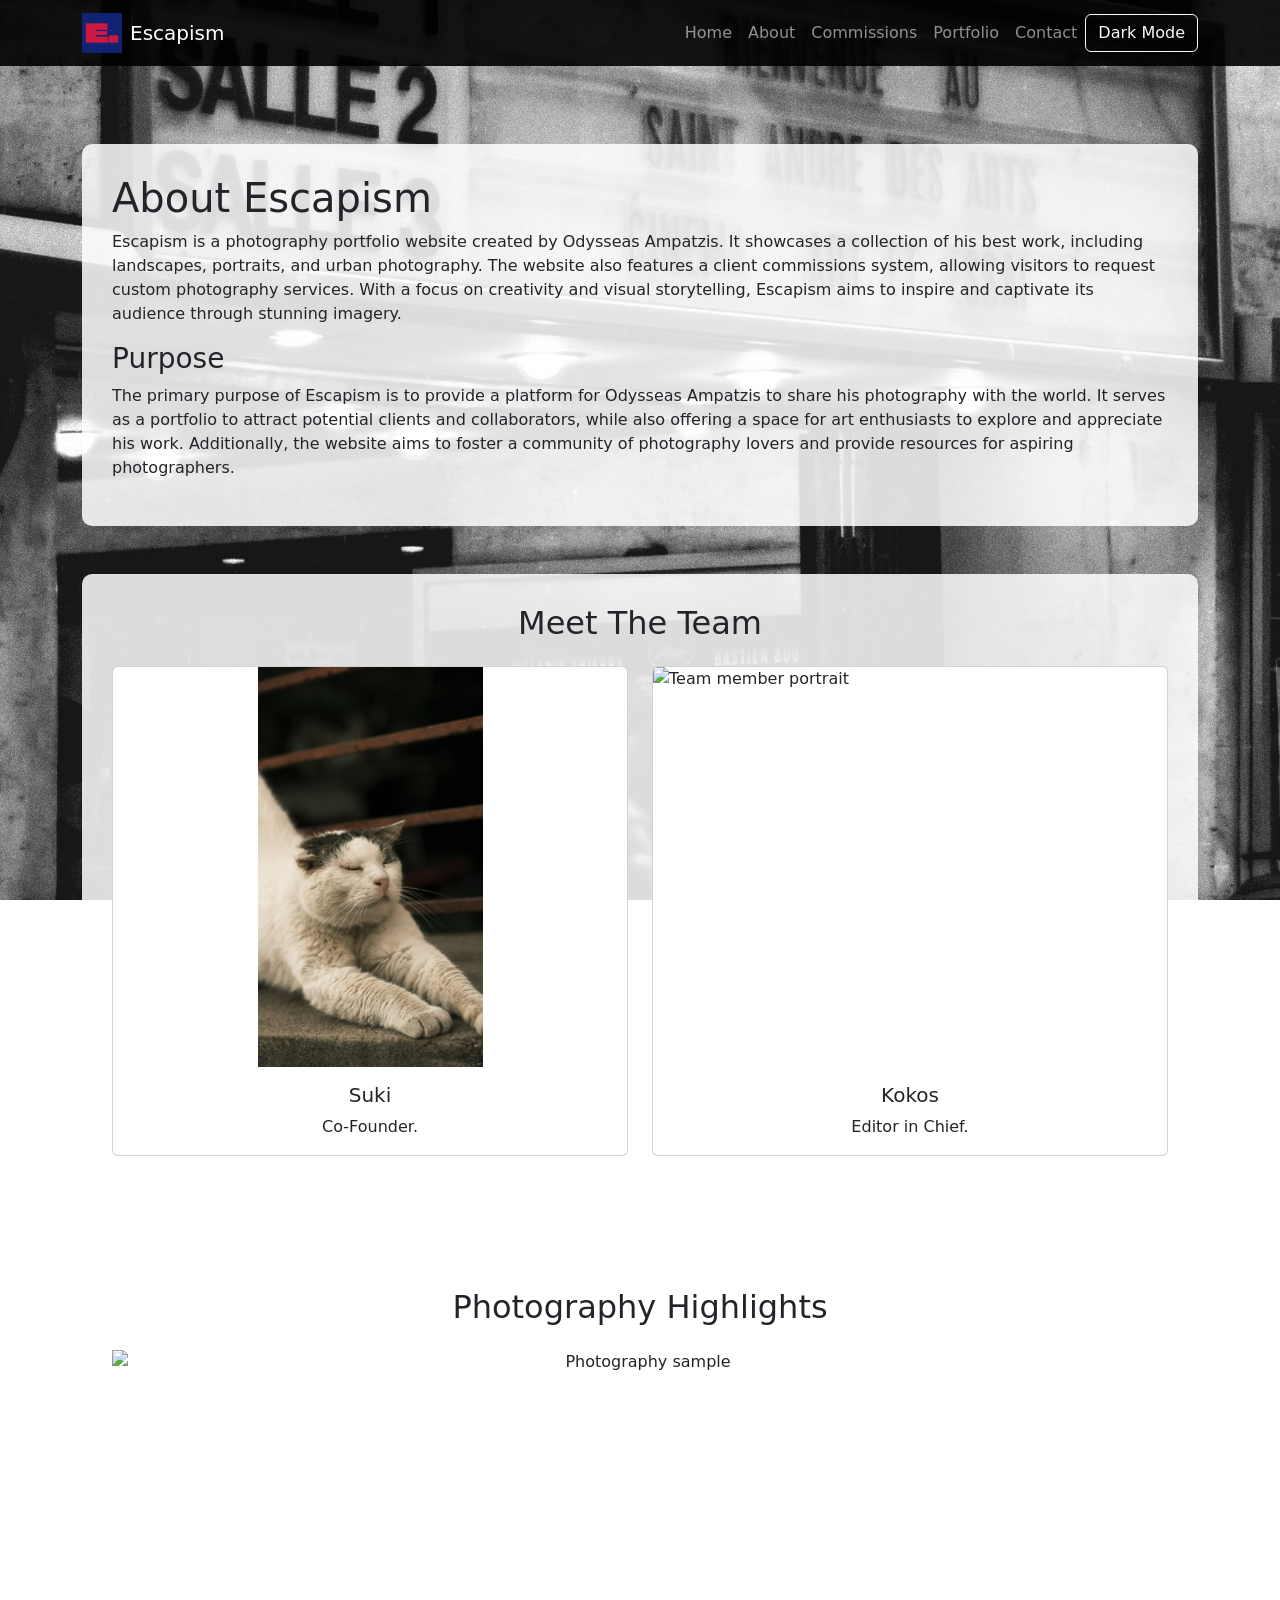
==== about.html @ 8fd10cd0 "Created an About page with website information, team members, and a carousel, as well as started cre" ====
<!DOCTYPE html>
<html lang="en">

<head>
    <meta charset="UTF-8">
  <meta name="viewport" content="width=device-width, initial-scale=1.0">

  <meta name="description"
    content="This website serves as a portfolio for Odysseas Ampatzis' photography.">

  <title>Escapism - About</title>

  <!-- Bootstrap -->
  <link href="https://cdn.jsdelivr.net/npm/bootstrap@5.3.3/dist/css/bootstrap.min.css" rel="stylesheet">

  <!-- Bootstrap Icons -->
  <link rel="stylesheet"
        href="https://cdn.jsdelivr.net/npm/bootstrap-icons@1.11.3/font/bootstrap-icons.min.css">

  <!-- Custom CSS -->
  <link rel="stylesheet" href="assets/css/style.css">

  <!-- jQuery -->
  <script src="https://code.jquery.com/jquery-3.7.1.min.js"
          defer></script>

  <!-- JS -->
  <script src="assets/js/common.js"
          defer></script>
</head>

<script src="https://cdn.jsdelivr.net/npm/bootstrap@5.3.3/dist/js/bootstrap.bundle.min.js"></script>

<body>

    <header></header>

    <main>

      <main class="container py-5">

    <!-- About Section -->

    <section class="content-box mb-5">

    <h1>About Escapism</h1>

    <p>
        Escapism is a photography portfolio website created by Odysseas Ampatzis. It showcases a collection of his best work, including landscapes, portraits, and urban photography. The website also features a client commissions system, allowing visitors to request custom photography services. With a focus on creativity and visual storytelling, Escapism aims to inspire and captivate its audience through stunning imagery.
    </p>

    <h3>Purpose</h3>

    <p>
        The primary purpose of Escapism is to provide a platform for Odysseas Ampatzis to share his photography with the world. It serves as a portfolio to attract potential clients and collaborators, while also offering a space for art enthusiasts to explore and appreciate his work. Additionally, the website aims to foster a community of photography lovers and provide resources for aspiring photographers.
    </p>

</section>

    <!-- Team Section -->

    <section class="content-box mb-5">

    <h2 class="text-center mb-4">

        Meet The Team

    </h2>

    <div class="row align-items-stretch">

        <!-- Member 1 -->

        <div class="col-md-6 mb-4">

            <div class="card">

                <img
                    src="assets/images/suki.jpeg"
                    class="card-img-top"
                    alt="Team member portrait">

                <div class="card-body">

                    <h5 class="text-center card-title">

                        Suki

                    </h5>

                    <p class="text-center card-text">

                        Co-Founder.

                    </p>

                </div>

            </div>

        </div>

        <!-- Member 2 -->

        <div class="col-md-6 mb-4">

            <div class="card">

                <img
                    src="assets/images/kokos.jpeg"
                    class="card-img-top"
                    alt="Team member portrait">

                <div class="card-body">

                    <h5 class="text-center card-title">

                        Kokos

                    </h5>

                    <p class="text-center card-text">

                        Editor in Chief.

                    </p>

                </div>

            </div>

        </div>

    </div>

</section>

    <!-- Carousel Section -->

    <section class="content-box">

    <h2 class="text-center mb-4">

        Photography Highlights

    </h2>

    <div
        id="aboutCarousel"
        class="carousel slide"
        data-bs-ride="carousel">

        <div class="carousel-inner">

            <!-- Slide 1 -->

            <div class="carousel-item active">

                <img
                    src="assets/images/IMG_3806.jpeg"
                    alt="Photography sample">

            </div>

            <!-- Slide 2 -->

            <div class="carousel-item">

                <img
                    src="assets/images/IMG_9130.jpeg"
                    alt="Photography sample">

            </div>

            <!-- Slide 3 -->

            <div class="carousel-item">

                <img
                    src="assets/images/IMG_8439.jpeg"
                    alt="Photography sample">

            </div>

        </div>

        <!-- Previous Button -->

        <button
            class="carousel-control-prev"
            type="button"
            data-bs-target="#aboutCarousel"
            data-bs-slide="prev">

            <span class="carousel-control-prev-icon"></span>

        </button>

        <!-- Next Button -->

        <button
            class="carousel-control-next"
            type="button"
            data-bs-target="#aboutCarousel"
            data-bs-slide="next">

            <span class="carousel-control-next-icon"></span>

        </button>

    </div>

</section>

    </main>

    <footer></footer>

</body>

</html>
---- assets/css/style.css ----
body {

    background-image: url("../images/background.jpeg");

    background-size: cover;

    background-position: center;

    background-attachment: fixed;

    margin: 0;

}

.content-box {

    background-color: rgba(255, 255, 255, 0.85);

    padding: 30px;

    border-radius: 10px;

    margin-bottom: 30px;

}

body {

    background-image: url("../images/background.jpeg");

    background-size: cover;

    background-position: center;

    background-attachment: fixed;

    margin: 0;

}

.content-box {

    background-color: rgba(255, 255, 255, 0.85);

    padding: 30px;

    border-radius: 10px;

    margin-top: 30px;

    margin-bottom: 30px;

}

.navbar {

    background-color: rgba(0, 0, 0, 0.9) !important;

}

.dark-mode {

    background-color: #121212;
    color: white;

}

.dark-mode .content-box {

    background-color: rgba(0, 0, 0, 0.85);
    color: white;

}

.dark-mode h1,
.dark-mode h2,
.dark-mode h3,
.dark-mode h4,
.dark-mode h5,
.dark-mode p,
.dark-mode label,
.dark-mode li {

    color: white !important;

}

.dark-mode table {

    color: white !important;

}

.dark-mode th,
.dark-mode td {

    background-color: #222 !important;
    color: white !important;

}

.dark-mode .table {

    color: white !important;

}

.dark-mode .form-control,
.dark-mode .form-select {

    background-color: #333;
    color: white;
    border: 1px solid #555;

}

.dark-mode .form-control::placeholder {

    color: #ccc;

}

.dark-mode .card {

    background-color: #222 !important;

    color: white !important;

    border-color: #444 !important;

}

.dark-mode .card-body {

    background-color: #222 !important;

    color: white !important;

}

.site-footer {

    background: transparent;

    padding: 20px;

    text-align: center;

    margin-top: 30px;

}

.site-footer h5,
.site-footer p,
.site-footer a {

    color: white !important;

}

.carousel-item {

    text-align: center;

}

.carousel-item img {

    max-height: 700px;

    width: auto !important;

    height: auto !important;

    max-width: 100%;

}

.carousel-item img {

    display: block;

    margin-left: auto;

    margin-right: auto;

}

.card-img-top {

    height: 400px;

    object-fit: contain;

}
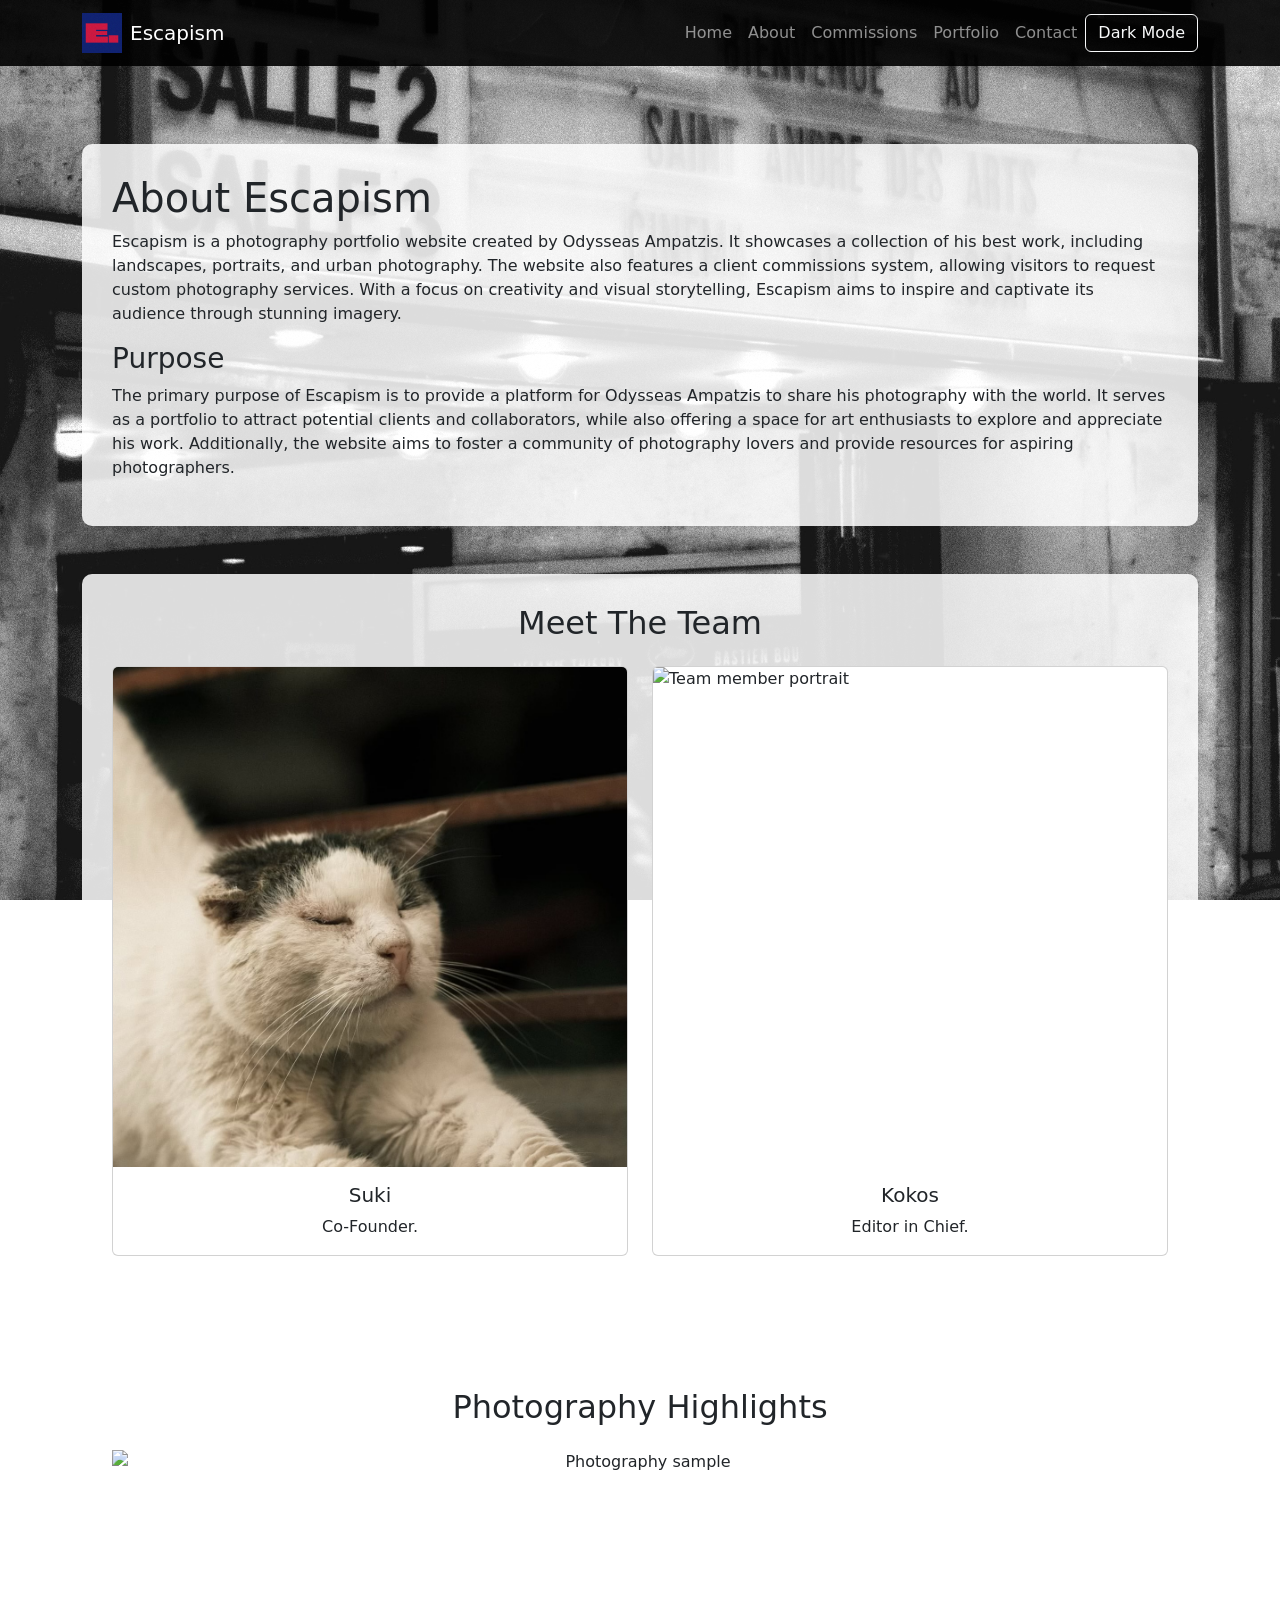
==== commit f8cb9e40: "Fixing certain errors on the About page and making small changes throughout the files in terms of st" ====
--- a/about.html
+++ b/about.html
@@ -8,7 +8,7 @@
   <meta name="description"
     content="This website serves as a portfolio for Odysseas Ampatzis' photography.">
 
-  <title>Escapism - About</title>
+  <title>Escapism - About</title> <!-- Page title displayed in the browser tab. -->
 
   <!-- Bootstrap -->
   <link href="https://cdn.jsdelivr.net/npm/bootstrap@5.3.3/dist/css/bootstrap.min.css" rel="stylesheet">
@@ -20,202 +20,180 @@
   <!-- Custom CSS -->
   <link rel="stylesheet" href="assets/css/style.css">
 
-  <!-- jQuery -->
-  <script src="https://code.jquery.com/jquery-3.7.1.min.js"
-          defer></script>
-
   <!-- JS -->
   <script src="assets/js/common.js"
           defer></script>
 </head>
 
-<script src="https://cdn.jsdelivr.net/npm/bootstrap@5.3.3/dist/js/bootstrap.bundle.min.js"></script>
-
 <body>
 
     <header></header>
 
-    <main>
+    <main class="container py-5">
 
-      <main class="container py-5">
+        <!-- About Section -->
 
-    <!-- About Section -->
+        <section class="content-box mb-5">
 
-    <section class="content-box mb-5">
+            <h1>About Escapism</h1>
 
-    <h1>About Escapism</h1>
+            <p>
 
-    <p>
-        Escapism is a photography portfolio website created by Odysseas Ampatzis. It showcases a collection of his best work, including landscapes, portraits, and urban photography. The website also features a client commissions system, allowing visitors to request custom photography services. With a focus on creativity and visual storytelling, Escapism aims to inspire and captivate its audience through stunning imagery.
-    </p>
+                Escapism is a photography portfolio website created by Odysseas Ampatzis. It showcases a collection of his best work, including landscapes, portraits, and urban photography. The website also features a client commissions system, allowing visitors to request custom photography services. With a focus on creativity and visual storytelling, Escapism aims to inspire and captivate its audience through stunning imagery.
+            
+            </p>
 
-    <h3>Purpose</h3>
+            <h3>Purpose</h3>
 
-    <p>
-        The primary purpose of Escapism is to provide a platform for Odysseas Ampatzis to share his photography with the world. It serves as a portfolio to attract potential clients and collaborators, while also offering a space for art enthusiasts to explore and appreciate his work. Additionally, the website aims to foster a community of photography lovers and provide resources for aspiring photographers.
-    </p>
+            <p>
 
-</section>
+                The primary purpose of Escapism is to provide a platform for Odysseas Ampatzis to share his photography with the world. It serves as a portfolio to attract potential clients and collaborators, while also offering a space for art enthusiasts to explore and appreciate his work. Additionally, the website aims to foster a community of photography lovers and provide resources for aspiring photographers.
+            
+            </p>
 
-    <!-- Team Section -->
+        </section>
 
-    <section class="content-box mb-5">
+        <!-- Team Section -->
 
-    <h2 class="text-center mb-4">
+        <section class="content-box mb-5">
 
-        Meet The Team
+            <h2 class="text-center mb-4"> Meet The Team </h2>
 
-    </h2>
+            <div class="row align-items-stretch"> <!-- Bootstrap row to align team member cards -->
 
-    <div class="row align-items-stretch">
+                <div class="col-md-6 mb-4"> <!-- Bootstrap column for responsive layout -->
 
-        <!-- Member 1 -->
+                    <div class="card"> <!-- Bootstrap card component for team member -->
 
-        <div class="col-md-6 mb-4">
+                        <img
+                            src="assets/images/suki.jpeg"
+                            class="card-img-top"
+                            alt="Team member portrait">
 
-            <div class="card">
+                        <div class="card-body">
 
-                <img
-                    src="assets/images/suki.jpeg"
-                    class="card-img-top"
-                    alt="Team member portrait">
+                            <h5 class="text-center card-title"> Suki </h5>
 
-                <div class="card-body">
+                            <p class="text-center card-text">
 
-                    <h5 class="text-center card-title">
+                                Co-Founder.
 
-                        Suki
+                            </p>
 
-                    </h5>
+                        </div>
 
-                    <p class="text-center card-text">
+                    </div>
 
-                        Co-Founder.
+                </div>
 
-                    </p>
+                <div class="col-md-6 mb-4">
+
+                    <div class="card">
+
+                        <img
+                            src="assets/images/kokos.jpeg"
+                            class="card-img-top"
+                            alt="Team member portrait">
+
+                        <div class="card-body">
+
+                            <h5 class="text-center card-title"> Kokos </h5>
+
+                            <p class="text-center card-text">
+
+                                Editor in Chief.
+
+                            </p>
+
+                        </div>
+
+                    </div>
 
                 </div>
 
             </div>
 
-        </div>
+        </section>
 
-        <!-- Member 2 -->
+        <!-- Carousel Section -->
 
-        <div class="col-md-6 mb-4">
+        <section class="content-box">
 
-            <div class="card">
+            <h2 class="text-center mb-4"> Photography Highlights </h2>
 
-                <img
-                    src="assets/images/kokos.jpeg"
-                    class="card-img-top"
-                    alt="Team member portrait">
+            <div
+                id="aboutCarousel"
+                class="carousel slide"
+                data-bs-ride="carousel">
 
-                <div class="card-body">
+                <div class="carousel-inner">
 
-                    <h5 class="text-center card-title">
+                    <!-- Slide 1 -->
 
-                        Kokos
+                    <div class="carousel-item active">
 
-                    </h5>
+                        <img
+                            src="assets/images/IMG_3806.jpeg"
+                            alt="Photography sample">
 
-                    <p class="text-center card-text">
+                    </div>
 
-                        Editor in Chief.
+                    <!-- Slide 2 -->
 
-                    </p>
+                    <div class="carousel-item">
+
+                        <img
+                            src="assets/images/IMG_9130.jpeg"
+                            alt="Photography sample">
+
+                    </div>
+
+                    <!-- Slide 3 -->
+
+                    <div class="carousel-item">
+
+                        <img
+                            src="assets/images/8D3D9B0C-FBFA-4C3D-A088-C787959B8762.jpeg"
+                            alt="Photography sample">
+
+                    </div>
 
                 </div>
 
-            </div>
+                <!-- Previous Button -->
 
-        </div>
+                <button
+                    class="carousel-control-prev"
+                    type="button"
+                    data-bs-target="#aboutCarousel"
+                    data-bs-slide="prev">
 
-    </div>
+                    <span class="carousel-control-prev-icon"></span> <!-- Previous Icon -->
 
-</section>
+                </button>
 
-    <!-- Carousel Section -->
+                <!-- Next Button -->
 
-    <section class="content-box">
+                <button
+                    class="carousel-control-next"
+                    type="button"
+                    data-bs-target="#aboutCarousel"
+                    data-bs-slide="next">
 
-    <h2 class="text-center mb-4">
+                    <span class="carousel-control-next-icon"></span>
 
-        Photography Highlights
-
-    </h2>
-
-    <div
-        id="aboutCarousel"
-        class="carousel slide"
-        data-bs-ride="carousel">
-
-        <div class="carousel-inner">
-
-            <!-- Slide 1 -->
-
-            <div class="carousel-item active">
-
-                <img
-                    src="assets/images/IMG_3806.jpeg"
-                    alt="Photography sample">
+                </button>
 
             </div>
 
-            <!-- Slide 2 -->
-
-            <div class="carousel-item">
-
-                <img
-                    src="assets/images/IMG_9130.jpeg"
-                    alt="Photography sample">
-
-            </div>
-
-            <!-- Slide 3 -->
-
-            <div class="carousel-item">
-
-                <img
-                    src="assets/images/IMG_8439.jpeg"
-                    alt="Photography sample">
-
-            </div>
-
-        </div>
-
-        <!-- Previous Button -->
-
-        <button
-            class="carousel-control-prev"
-            type="button"
-            data-bs-target="#aboutCarousel"
-            data-bs-slide="prev">
-
-            <span class="carousel-control-prev-icon"></span>
-
-        </button>
-
-        <!-- Next Button -->
-
-        <button
-            class="carousel-control-next"
-            type="button"
-            data-bs-target="#aboutCarousel"
-            data-bs-slide="next">
-
-            <span class="carousel-control-next-icon"></span>
-
-        </button>
-
-    </div>
-
-</section>
+        </section>
 
     </main>
 
     <footer></footer>
 
+<script src="https://cdn.jsdelivr.net/npm/bootstrap@5.3.3/dist/js/bootstrap.bundle.min.js"></script>
+
 </body>
 
 </html>
--- a/assets/css/style.css
+++ b/assets/css/style.css
@@ -188,8 +188,22 @@
 
 .card-img-top {
 
-    height: 400px;
-
-    object-fit: contain;
+    width: 100%;
+
+    height: auto;
+
+    display: block;
+
+    margin: 0;
+
+}
+
+.card-img-top {
+
+    height: 500px;
+
+    width: 100%;
+
+    object-fit: cover;
 
 }
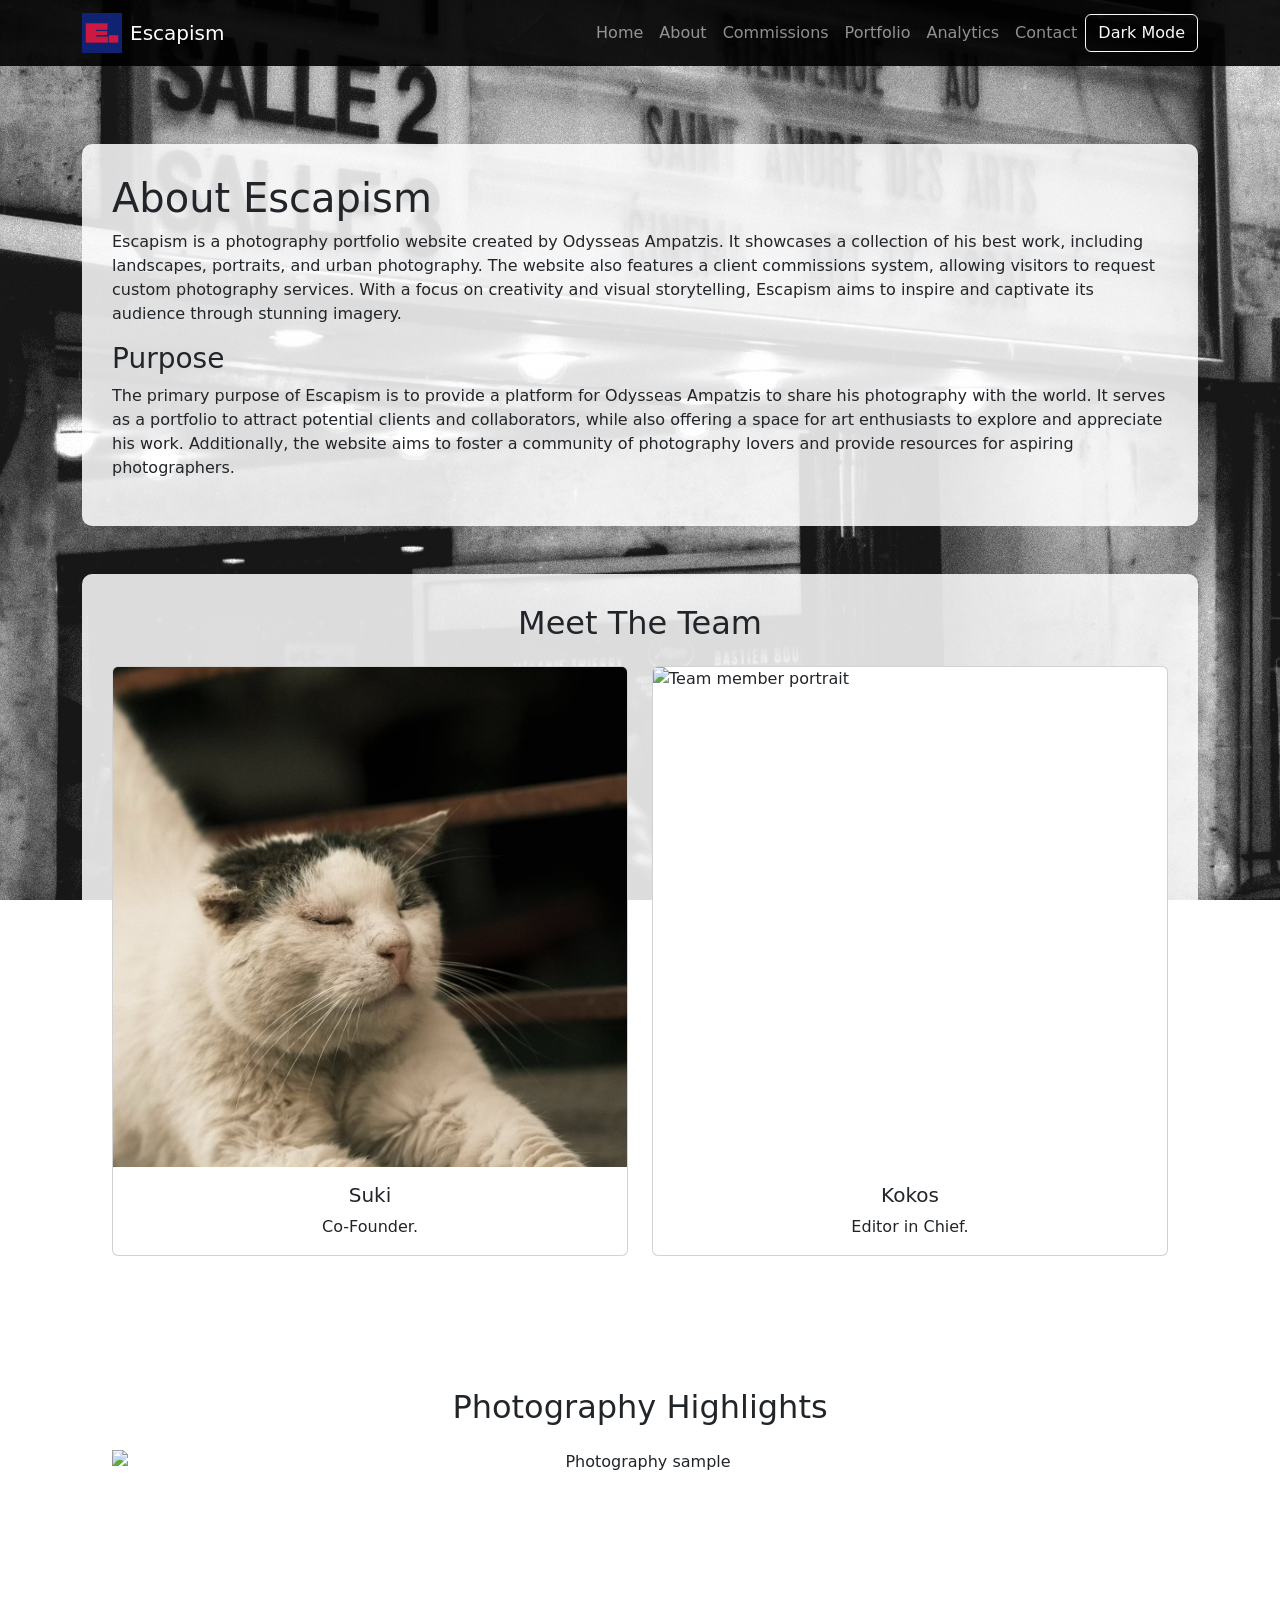
==== commit 4905fce3: "Adding comments and fixing code indentation for all files." ====
--- a/about.html
+++ b/about.html
@@ -23,6 +23,12 @@
   <!-- JS -->
   <script src="assets/js/common.js"
           defer></script>
+
+  <script
+    src="assets/js/imageModal.js"
+    defer>
+  </script>
+
 </head>
 
 <body>
@@ -67,7 +73,7 @@
 
                         <img
                             src="assets/images/suki.jpeg"
-                            class="card-img-top"
+                            class="card-img-top clickable-image"
                             alt="Team member portrait">
 
                         <div class="card-body">
@@ -92,7 +98,7 @@
 
                         <img
                             src="assets/images/kokos.jpeg"
-                            class="card-img-top"
+                            class="card-img-top clickable-image"
                             alt="Team member portrait">
 
                         <div class="card-body">
@@ -134,6 +140,7 @@
 
                         <img
                             src="assets/images/IMG_3806.jpeg"
+                            class="clickable-image"
                             alt="Photography sample">
 
                     </div>
@@ -144,6 +151,7 @@
 
                         <img
                             src="assets/images/IMG_9130.jpeg"
+                            class="clickable-image"
                             alt="Photography sample">
 
                     </div>
@@ -154,6 +162,7 @@
 
                         <img
                             src="assets/images/8D3D9B0C-FBFA-4C3D-A088-C787959B8762.jpeg"
+                            class="clickable-image"
                             alt="Photography sample">
 
                     </div>
@@ -190,6 +199,33 @@
 
     </main>
 
+    <div
+        class="modal fade"
+        id="imageModal"
+        tabindex="-1"
+        aria-labelledby="imageModalLabel"
+        aria-hidden="true">
+
+        <div class="modal-dialog modal-dialog-centered modal-lg">
+
+            <div class="modal-content">
+
+                <div class="modal-body text-center">
+
+                    <img
+                        id="modalImage"
+                        src=""
+                        alt="Enlarged image"
+                        class="img-fluid">
+
+                </div>
+
+            </div>
+
+        </div>
+
+    </div>
+
     <footer></footer>
 
 <script src="https://cdn.jsdelivr.net/npm/bootstrap@5.3.3/dist/js/bootstrap.bundle.min.js"></script>
--- a/assets/css/style.css
+++ b/assets/css/style.css
@@ -1,29 +1,3 @@
-body {
-
-    background-image: url("../images/background.jpeg");
-
-    background-size: cover;
-
-    background-position: center;
-
-    background-attachment: fixed;
-
-    margin: 0;
-
-}
-
-.content-box {
-
-    background-color: rgba(255, 255, 255, 0.85);
-
-    padding: 30px;
-
-    border-radius: 10px;
-
-    margin-bottom: 30px;
-
-}
-
 body {
 
     background-image: url("../images/background.jpeg");
@@ -190,7 +164,9 @@
 
     width: 100%;
 
-    height: auto;
+    height: 500px;
+
+    object-fit: cover;
 
     display: block;
 
@@ -198,12 +174,109 @@
 
 }
 
-.card-img-top {
-
-    height: 500px;
-
-    width: 100%;
-
-    object-fit: cover;
-
-}+.clickable-image {
+
+    cursor: pointer;
+
+}
+
+#modalImage {
+
+    max-height: 90vh;
+
+}
+
+.modal-content {
+
+    background: transparent !important;
+
+    border: none !important;
+
+    box-shadow: none !important;
+
+}
+
+.modal-body {
+
+    padding: 0 !important;
+
+}
+
+.modal-backdrop.show {
+
+    opacity: 0.9;
+
+}
+
+.actions-column {
+
+    width: 220px;
+
+}
+
+.social-icon {
+
+    border: none !important;
+
+    outline: none !important;
+
+    box-shadow: none !important;
+
+    text-decoration: none !important;
+
+}
+
+.high-priority {
+
+    background-color: #ffb3b3;
+
+}
+
+.medium-priority {
+
+    background-color: #ffe5b3;
+
+}
+
+.low-priority {
+
+    background-color: #c9f7c9;
+
+}
+
+.dark-mode .high-priority {
+
+    background-color: #7a2020 !important;
+
+}
+
+.dark-mode .medium-priority {
+
+    background-color: #7a5b00 !important;
+
+}
+
+.dark-mode .low-priority {
+
+    background-color: #1d5f1d !important;
+
+}
+
+canvas {
+
+    background-color: white;
+
+    border-radius: 10px;
+
+    padding: 15px;
+
+}
+
+.dark-mode canvas {
+
+    background-color: #222;
+
+    color: white;
+
+}
+
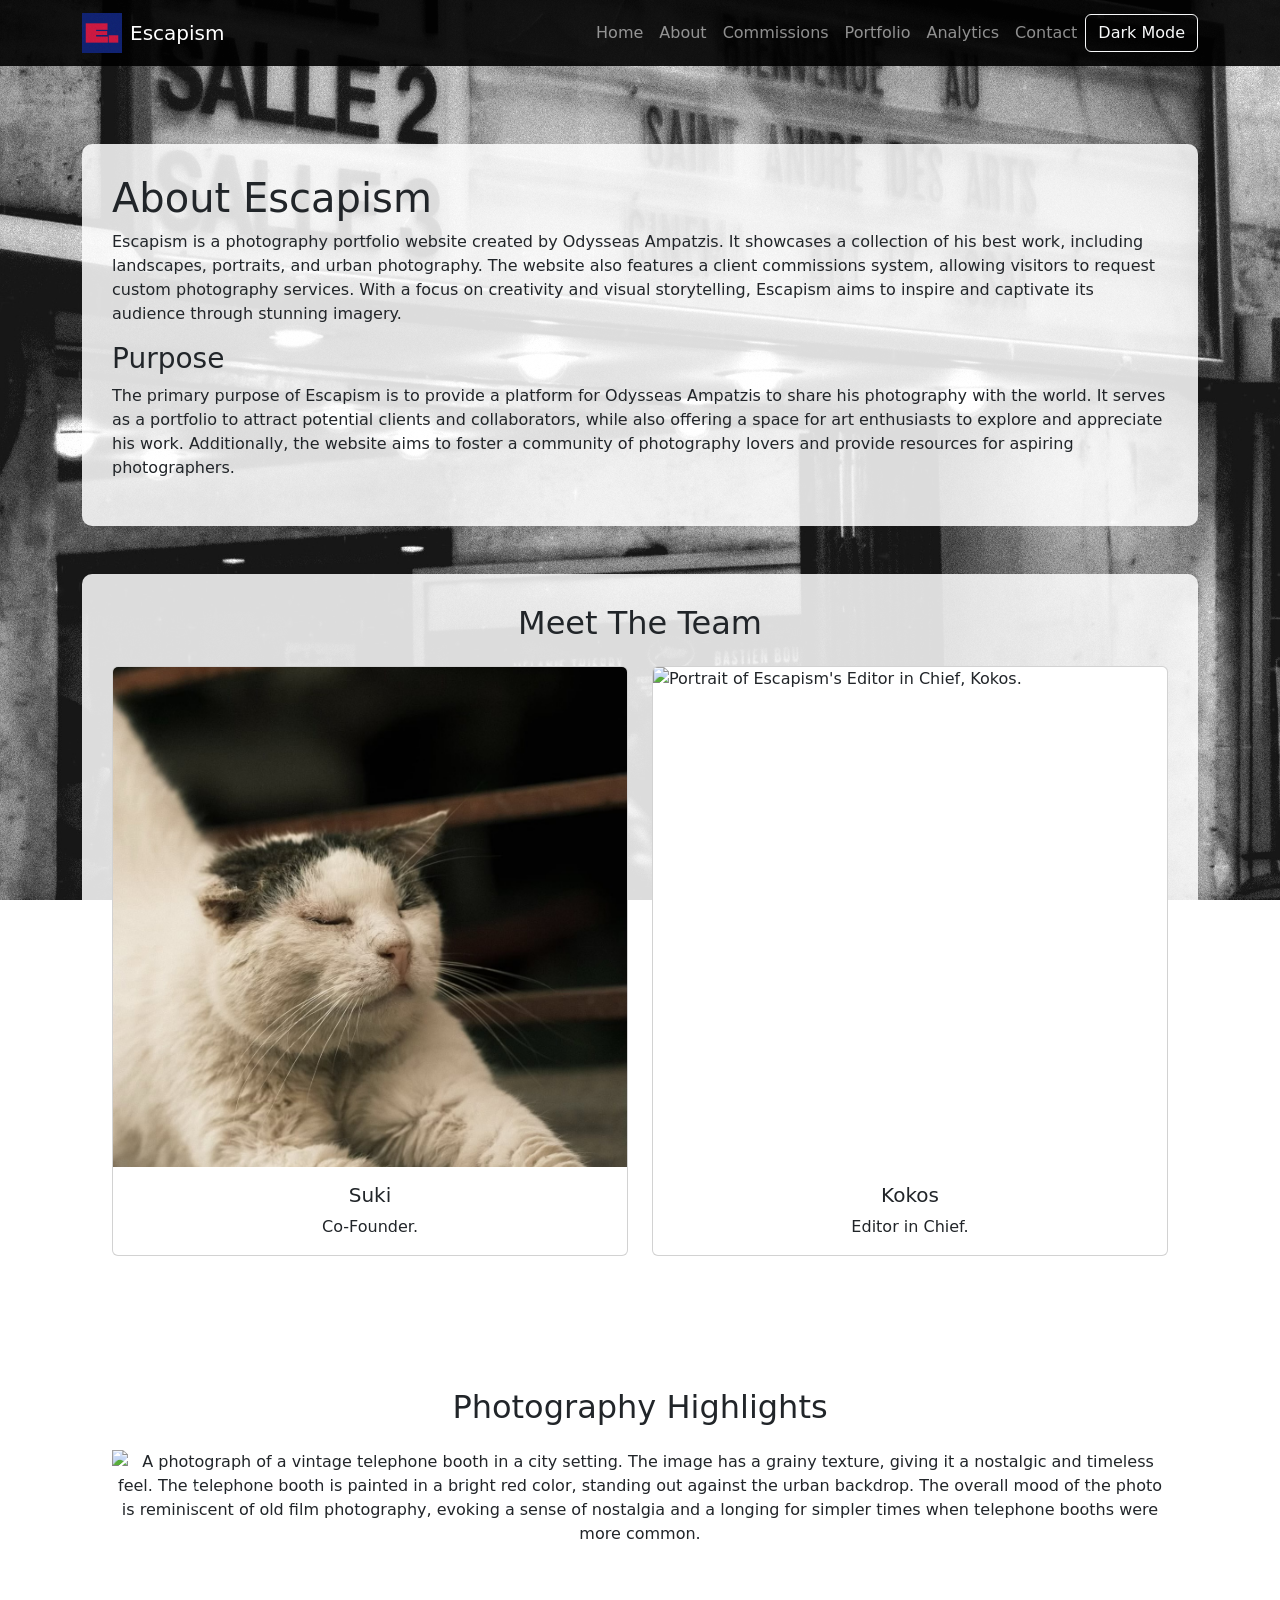
==== commit dfcab050: "Added further ARIA and alt labels to improve site accessibility." ====
--- a/about.html
+++ b/about.html
@@ -74,7 +74,7 @@
                         <img
                             src="assets/images/suki.jpeg"
                             class="card-img-top clickable-image"
-                            alt="Team member portrait">
+                            alt="Portrait of Escapism's Co-Founder, Suki.">
 
                         <div class="card-body">
 
@@ -99,7 +99,7 @@
                         <img
                             src="assets/images/kokos.jpeg"
                             class="card-img-top clickable-image"
-                            alt="Team member portrait">
+                            alt="Portrait of Escapism's Editor in Chief, Kokos.">
 
                         <div class="card-body">
 
@@ -141,7 +141,7 @@
                         <img
                             src="assets/images/IMG_3806.jpeg"
                             class="clickable-image"
-                            alt="Photography sample">
+                            alt="A photograph of a vintage telephone booth in a city setting. The image has a grainy texture, giving it a nostalgic and timeless feel. The telephone booth is painted in a bright red color, standing out against the urban backdrop. The overall mood of the photo is reminiscent of old film photography, evoking a sense of nostalgia and a longing for simpler times when telephone booths were more common.">
 
                     </div>
 
@@ -152,7 +152,7 @@
                         <img
                             src="assets/images/IMG_9130.jpeg"
                             class="clickable-image"
-                            alt="Photography sample">
+                            alt="A photograph of a doorway with a greenish hue. The image has a grainy texture, giving it a vintage and nostalgic feel. The doorway is framed by a wall with graffiti, adding to the overall sense of decay and abandonment.">
 
                     </div>
 
@@ -163,7 +163,7 @@
                         <img
                             src="assets/images/8D3D9B0C-FBFA-4C3D-A088-C787959B8762.jpeg"
                             class="clickable-image"
-                            alt="Photography sample">
+                            alt="A photograph with an analogue feel which shows a BAR led sign. The image has a grainy texture, giving it a vintage and nostalgic vibe. The bright red letters of the sign contrast sharply with the dark background, creating a striking visual effect. The overall mood of the photo is reminiscent of old film photography, evoking a sense of nostalgia and timelessness.">
 
                     </div>
 
@@ -197,35 +197,35 @@
 
         </section>
 
+        <div
+            class="modal fade"
+            id="imageModal"
+            tabindex="-1"
+            aria-labelledby="imageModalLabel"
+            aria-hidden="true">
+
+            <div class="modal-dialog modal-dialog-centered modal-lg">
+
+                <div class="modal-content">
+
+                    <div class="modal-body text-center">
+
+                        <img
+                            id="modalImage"
+                            src=""
+                            alt="Enlarged image"
+                            class="img-fluid">
+
+                    </div>
+
+                </div>
+
+            </div>
+
+        </div>
+
     </main>
 
-    <div
-        class="modal fade"
-        id="imageModal"
-        tabindex="-1"
-        aria-labelledby="imageModalLabel"
-        aria-hidden="true">
-
-        <div class="modal-dialog modal-dialog-centered modal-lg">
-
-            <div class="modal-content">
-
-                <div class="modal-body text-center">
-
-                    <img
-                        id="modalImage"
-                        src=""
-                        alt="Enlarged image"
-                        class="img-fluid">
-
-                </div>
-
-            </div>
-
-        </div>
-
-    </div>
-
     <footer></footer>
 
 <script src="https://cdn.jsdelivr.net/npm/bootstrap@5.3.3/dist/js/bootstrap.bundle.min.js"></script>
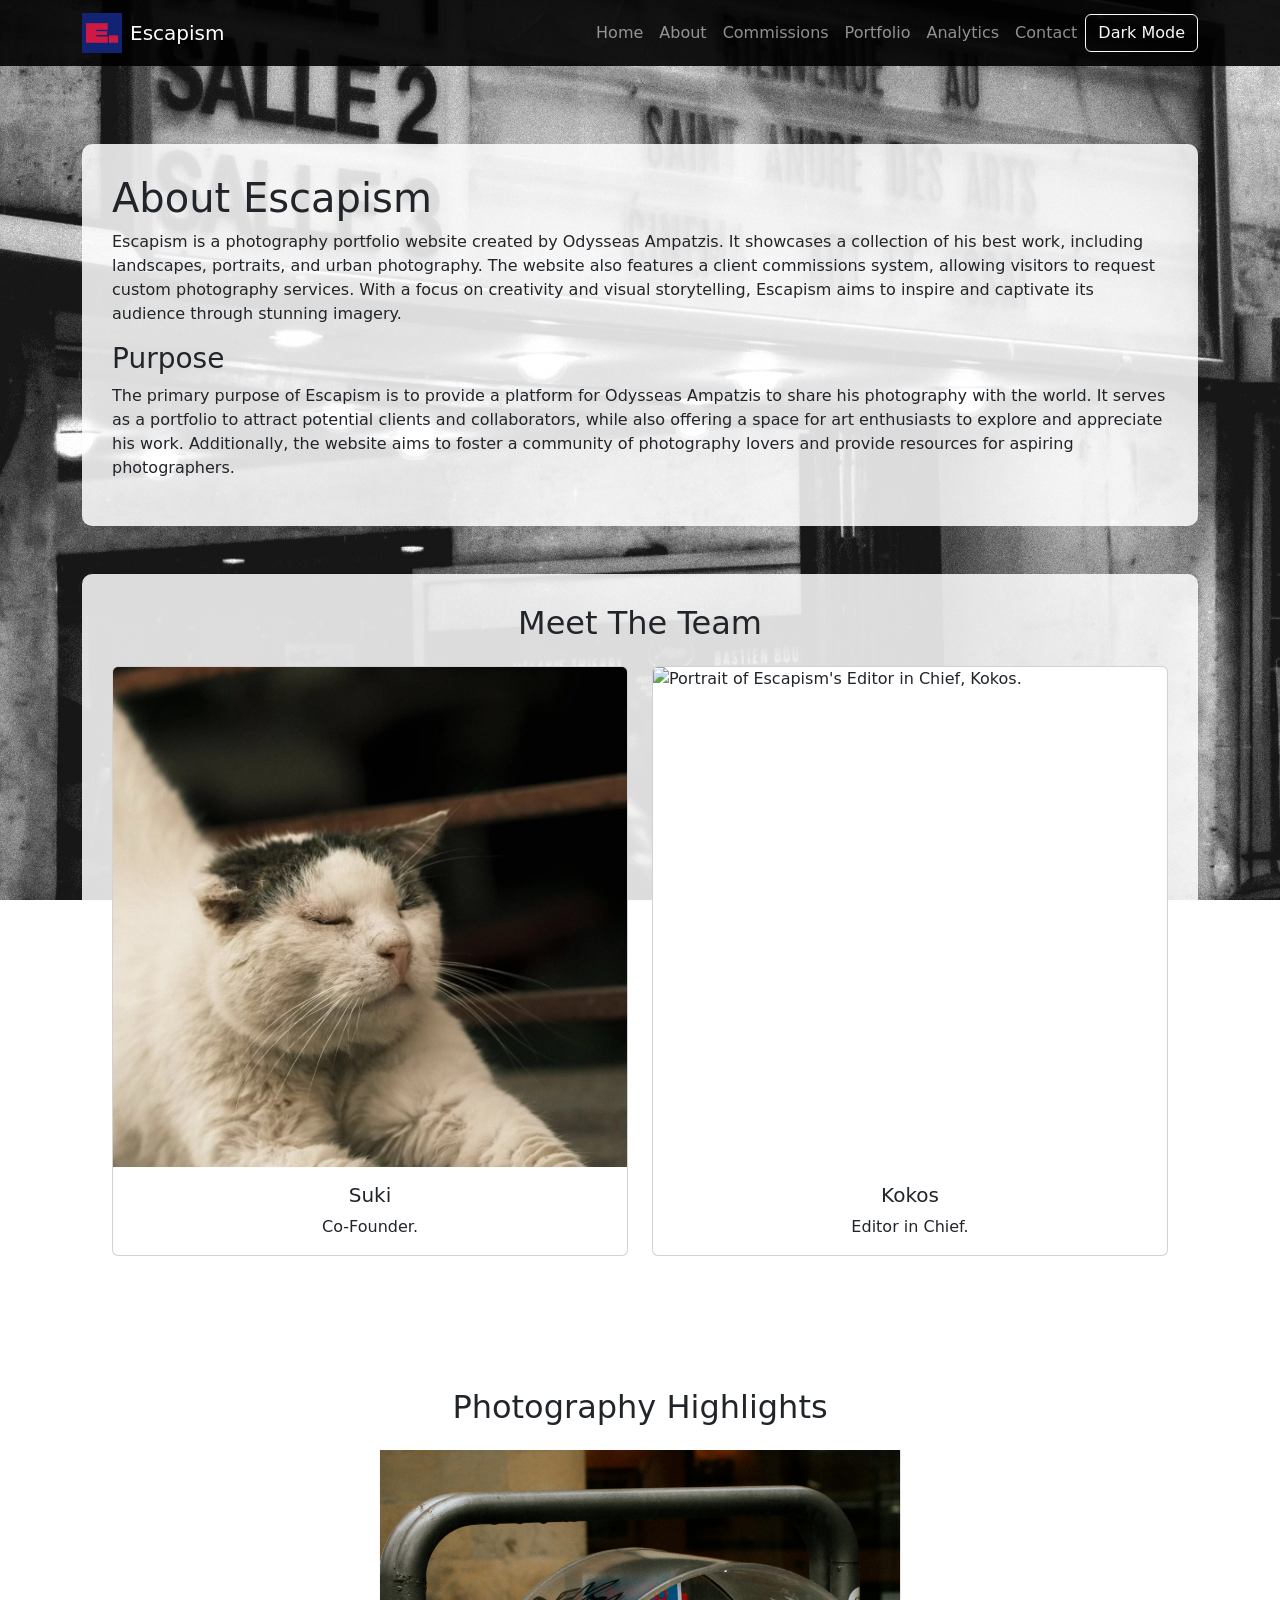
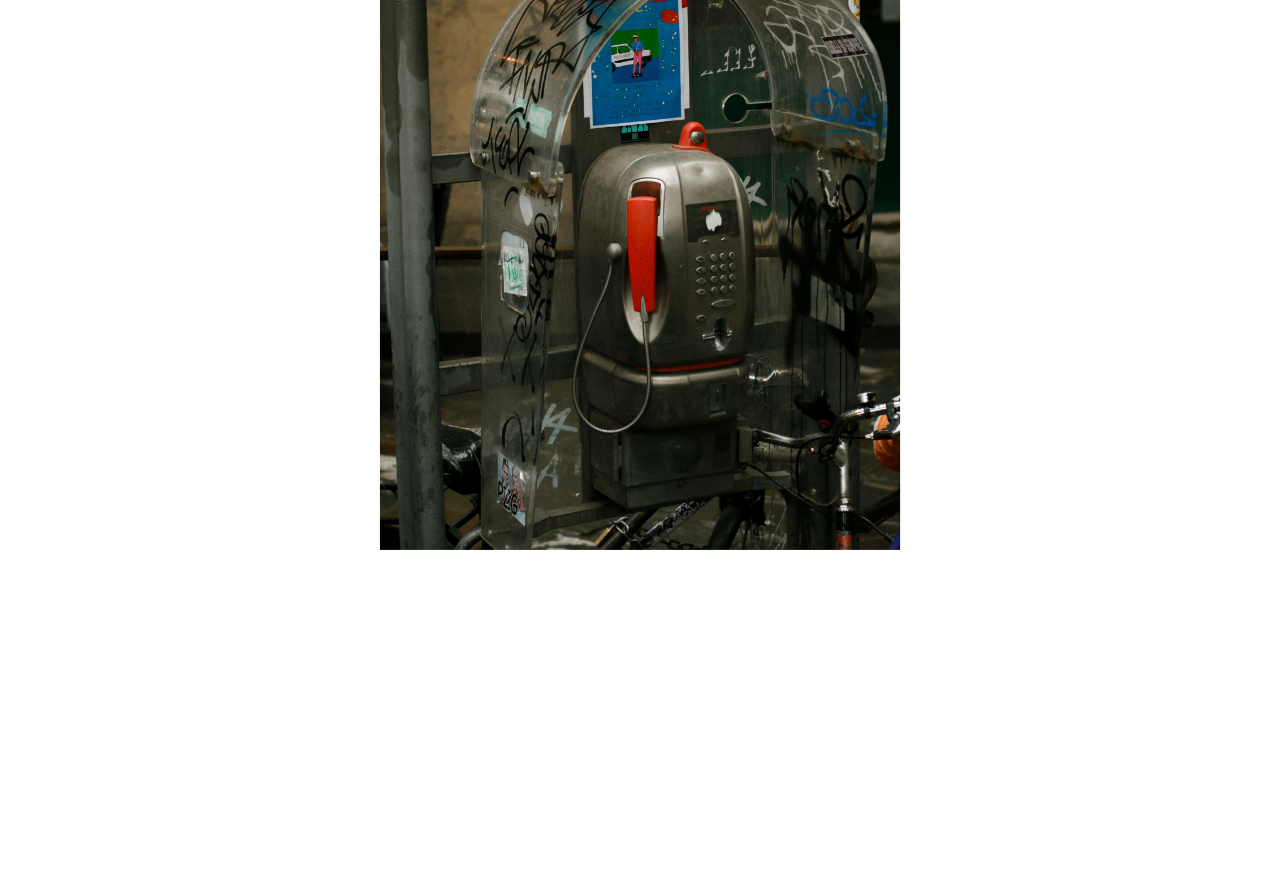
==== commit 6ccc9eec: "Improvement of the code for accessibility, through alt-labels, and performance, through .webp images" ====
--- a/about.html
+++ b/about.html
@@ -72,7 +72,7 @@
                     <div class="card"> <!-- Bootstrap card component for team member -->
 
                         <img
-                            src="assets/images/suki.jpeg"
+                            src="assets/images/suki.webp"
                             class="card-img-top clickable-image"
                             alt="Portrait of Escapism's Co-Founder, Suki.">
 
@@ -97,7 +97,7 @@
                     <div class="card">
 
                         <img
-                            src="assets/images/kokos.jpeg"
+                            src="assets/images/kokos.webp"
                             class="card-img-top clickable-image"
                             alt="Portrait of Escapism's Editor in Chief, Kokos.">
 
@@ -139,7 +139,7 @@
                     <div class="carousel-item active">
 
                         <img
-                            src="assets/images/IMG_3806.jpeg"
+                            src="assets/images/IMG_3806.webp"
                             class="clickable-image"
                             alt="A photograph of a vintage telephone booth in a city setting. The image has a grainy texture, giving it a nostalgic and timeless feel. The telephone booth is painted in a bright red color, standing out against the urban backdrop. The overall mood of the photo is reminiscent of old film photography, evoking a sense of nostalgia and a longing for simpler times when telephone booths were more common.">
 
@@ -150,7 +150,7 @@
                     <div class="carousel-item">
 
                         <img
-                            src="assets/images/IMG_9130.jpeg"
+                            src="assets/images/IMG_9130.webp"
                             class="clickable-image"
                             alt="A photograph of a doorway with a greenish hue. The image has a grainy texture, giving it a vintage and nostalgic feel. The doorway is framed by a wall with graffiti, adding to the overall sense of decay and abandonment.">
 
@@ -161,7 +161,7 @@
                     <div class="carousel-item">
 
                         <img
-                            src="assets/images/8D3D9B0C-FBFA-4C3D-A088-C787959B8762.jpeg"
+                            src="assets/images/8D3D9B0C-FBFA-4C3D-A088-C787959B8762.webp"
                             class="clickable-image"
                             alt="A photograph with an analogue feel which shows a BAR led sign. The image has a grainy texture, giving it a vintage and nostalgic vibe. The bright red letters of the sign contrast sharply with the dark background, creating a striking visual effect. The overall mood of the photo is reminiscent of old film photography, evoking a sense of nostalgia and timelessness.">
 
@@ -175,9 +175,13 @@
                     class="carousel-control-prev"
                     type="button"
                     data-bs-target="#aboutCarousel"
-                    data-bs-slide="prev">
-
-                    <span class="carousel-control-prev-icon"></span> <!-- Previous Icon -->
+                    data-bs-slide="prev"
+                    aria-label="Previous Image">
+
+                    <span 
+                        class="carousel-control-prev-icon"
+                        aria-hidden="true">
+                    </span> <!-- Previous Icon -->
 
                 </button>
 
@@ -187,9 +191,13 @@
                     class="carousel-control-next"
                     type="button"
                     data-bs-target="#aboutCarousel"
-                    data-bs-slide="next">
-
-                    <span class="carousel-control-next-icon"></span>
+                    data-bs-slide="next"
+                    aria-label="Next Image">
+
+                    <span 
+                        class="carousel-control-next-icon"
+                        aria-hidden="true">
+                    </span>
 
                 </button>
 
@@ -228,7 +236,7 @@
 
     <footer></footer>
 
-<script src="https://cdn.jsdelivr.net/npm/bootstrap@5.3.3/dist/js/bootstrap.bundle.min.js"></script>
+<script src="https://cdn.jsdelivr.net/npm/bootstrap@5.3.3/dist/js/bootstrap.bundle.min.js"defer></script>
 
 </body>
 
--- a/assets/css/style.css
+++ b/assets/css/style.css
@@ -1,6 +1,6 @@
 body {
 
-    background-image: url("../images/background.jpeg");
+    background-image: url("../images/background.webp");
 
     background-size: cover;
 
